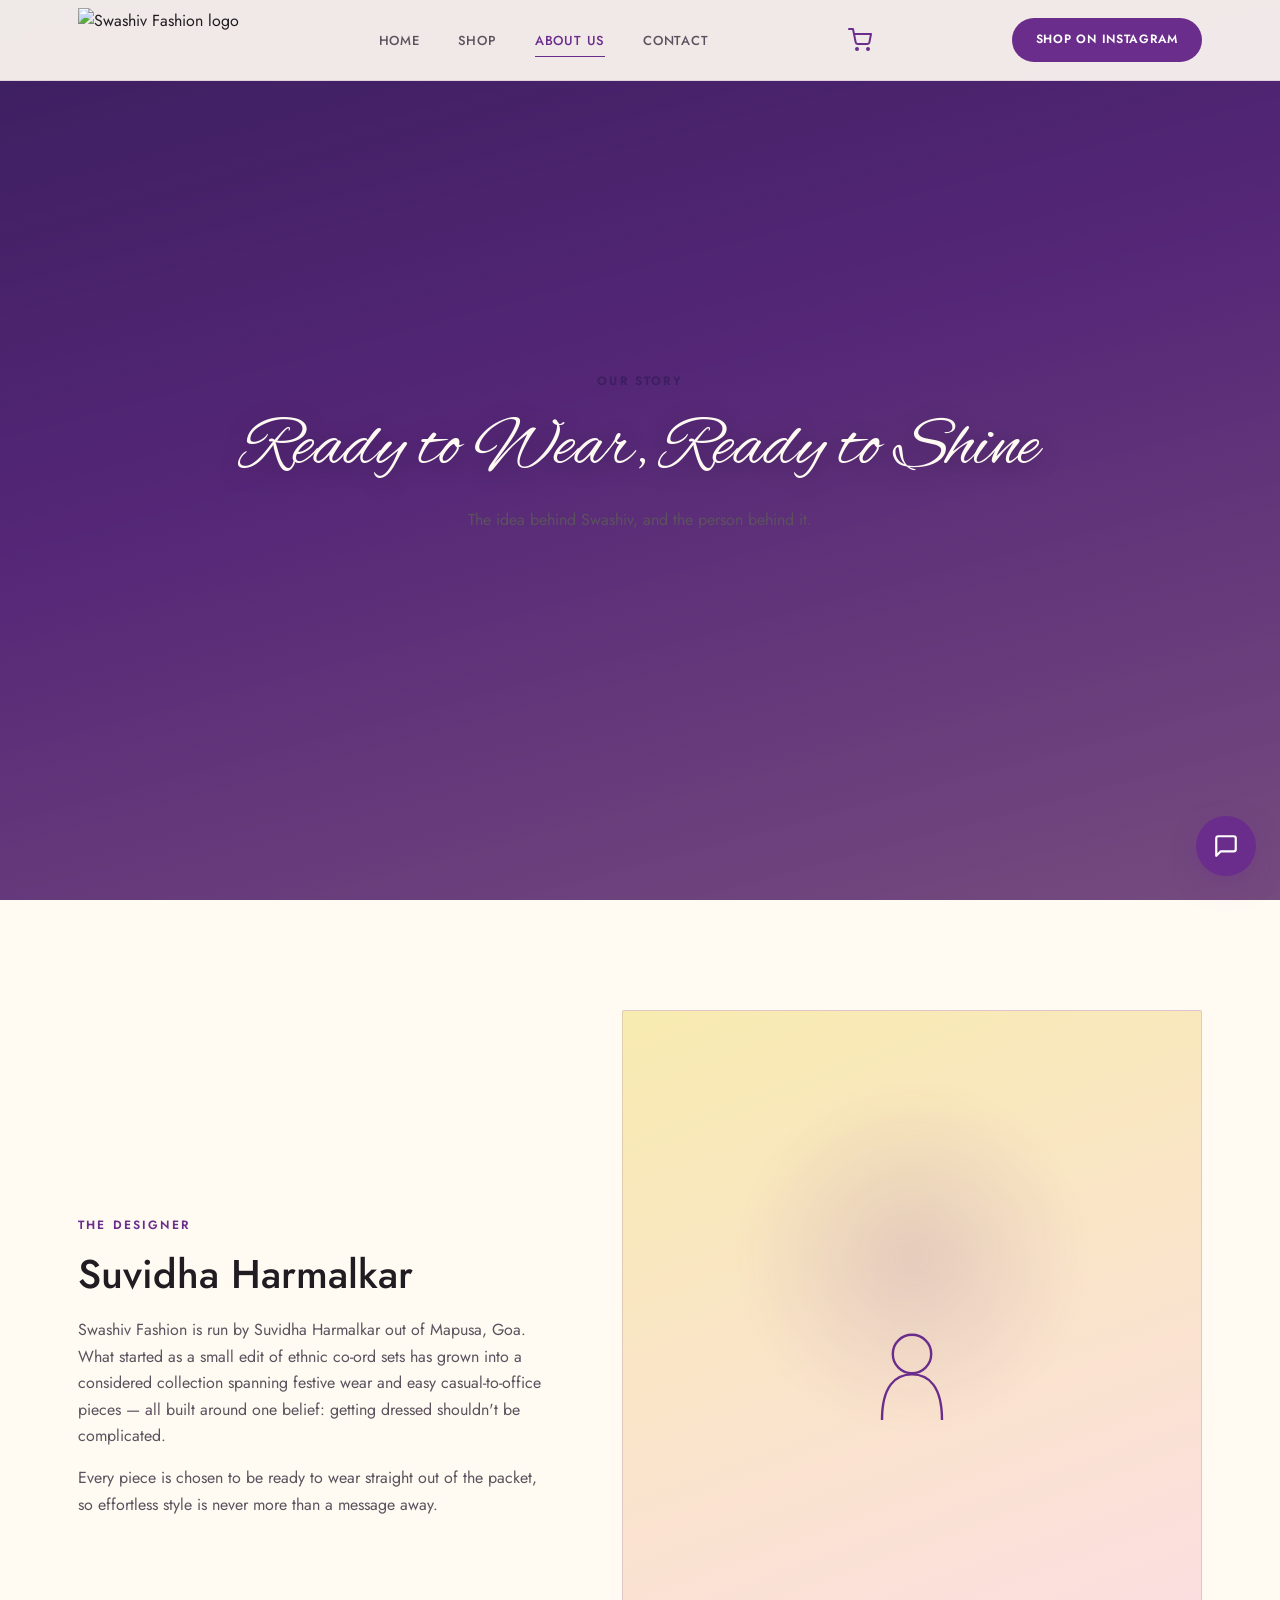
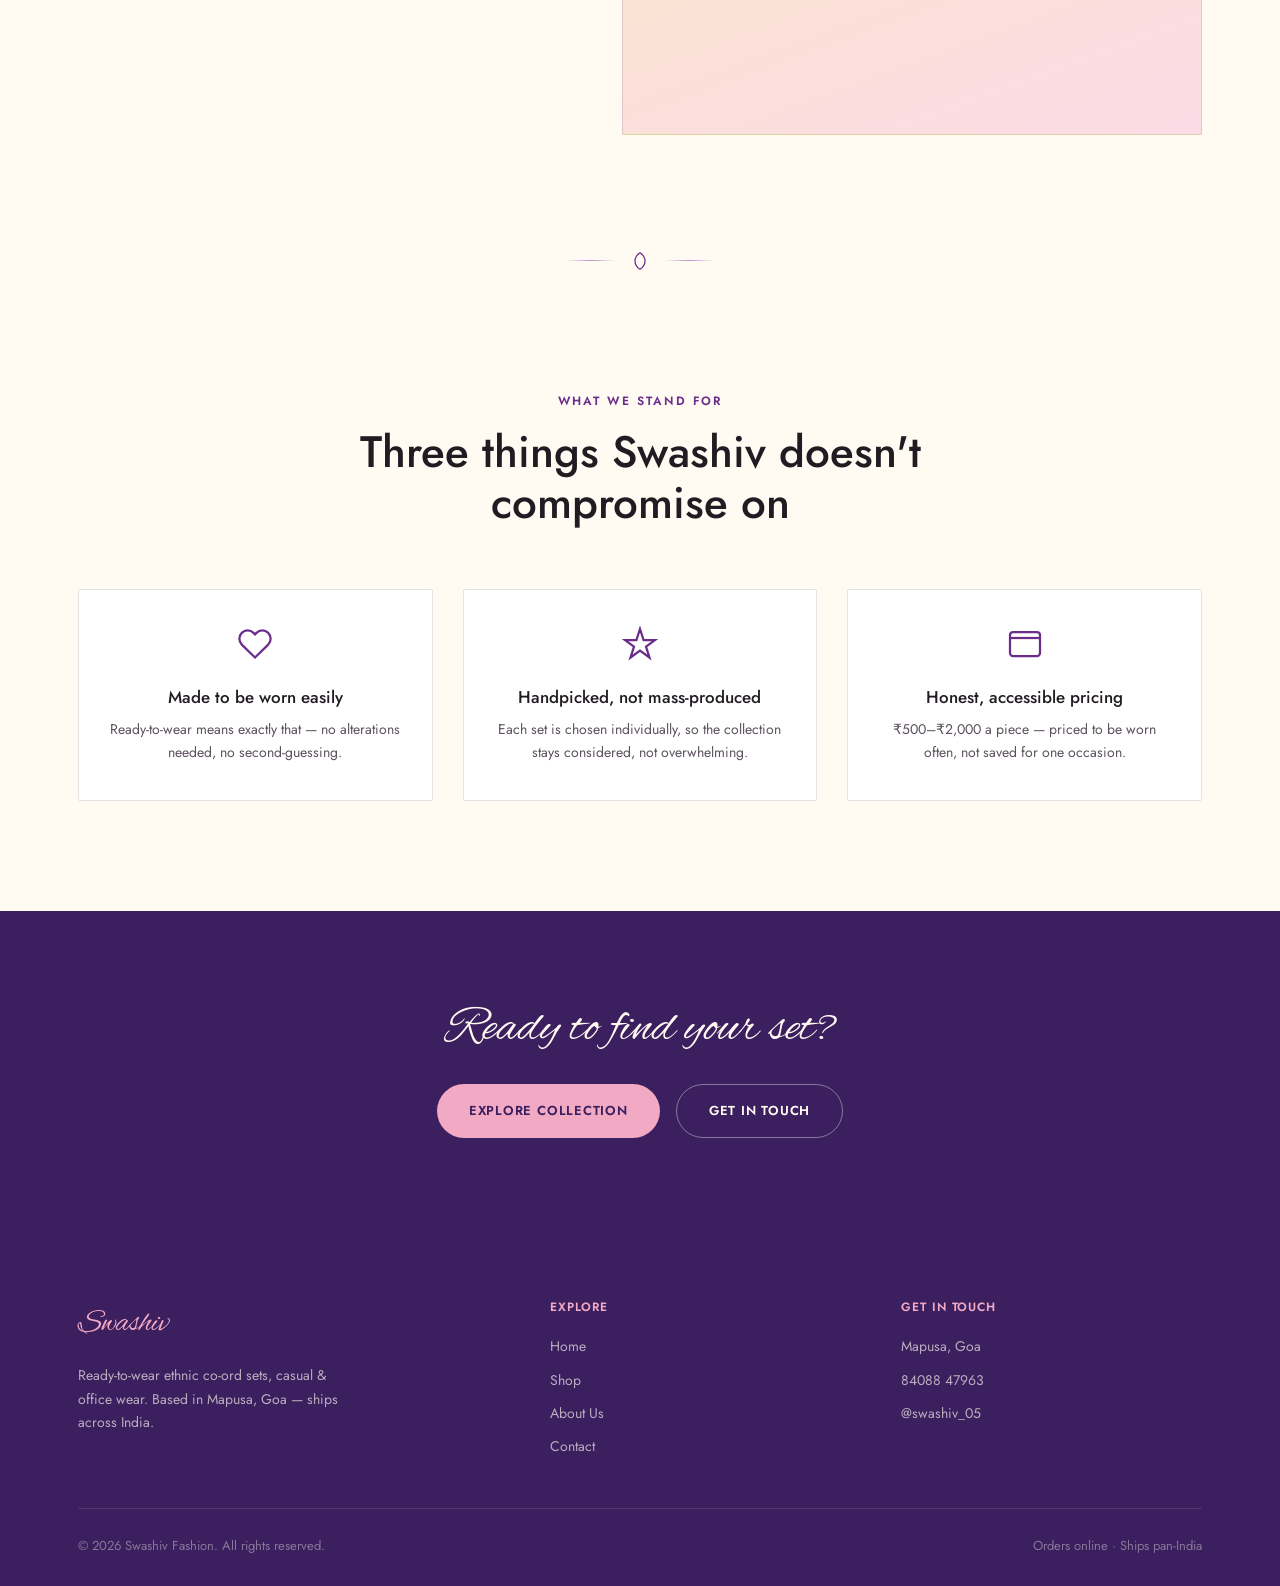
==== about.html @ 5db5cc48 "Add files via upload" ====
<!DOCTYPE html>
<html lang="en">
<head>
<meta charset="UTF-8">
<meta name="viewport" content="width=device-width, initial-scale=1.0">
<title>About Us — Swashiv Fashion</title>
<meta name="description" content="The story behind Swashiv Fashion — ethnic co-ord sets designed by Suvidha Harmalkar in Mapusa, Goa.">
<link rel="stylesheet" href="style.css">
</head>
<body>

<header class="site-nav">
  <div class="nav-inner">
    <a href="index.html" class="logo-mark"><img src="assets/logo-mark.jpg" alt="Swashiv Fashion logo"></a>
    <nav>
      <ul class="nav-links">
        <li><a href="index.html">Home</a></li>
        <li><a href="shop.html">Shop</a></li>
        <li><a href="about.html" class="active">About Us</a></li>
        <li><a href="contact.html">Contact</a></li>
      </ul>
    </nav>
    <a href="cart.html" class="cart-icon" aria-label="Cart">
      <svg viewBox="0 0 24 24" fill="none" stroke="currentColor" stroke-width="2" stroke-linecap="round" stroke-linejoin="round"><circle cx="9" cy="21" r="1"/><circle cx="20" cy="21" r="1"/><path d="M1 1h4l2.68 13.39a2 2 0 0 0 2 1.61h9.72a2 2 0 0 0 2-1.61L23 6H6"/></svg>
      <span class="cart-badge" id="cartBadge">0</span>
    </a>
    <a href="https://www.instagram.com/swashiv_05/" target="_blank" rel="noopener" class="nav-cta">Shop on Instagram</a>
    <button class="nav-toggle" aria-label="Menu">☰</button>
  </div>
</header>

<section class="page-hero page-hero-photo">
  <div class="bg-parallax"><div class="bg-anim" style="background-image:url('assets/photo-boutique-browsing.jpg');"></div></div>
  <div class="bg-overlay"></div>
  <div class="shimmer"></div>
  <div class="container">
    <span class="eyebrow">Our Story</span>
    <h1>Ready to Wear, Ready to Shine</h1>
    <p>The idea behind Swashiv, and the person behind it.</p>
  </div>
</section>

<section>
  <div class="container split">
    <div class="reveal">
      <span class="eyebrow">The Designer</span>
      <h2>Suvidha Harmalkar</h2>
      <p>Swashiv Fashion is run by Suvidha Harmalkar out of Mapusa, Goa. What started as a small edit of ethnic co-ord sets has grown into a considered collection spanning festive wear and easy casual-to-office pieces — all built around one belief: getting dressed shouldn't be complicated.</p>
      <p>Every piece is chosen to be ready to wear straight out of the packet, so effortless style is never more than a message away.</p>
    </div>
    <div class="founder-frame reveal" style="transition-delay:.1s">
      <svg viewBox="0 0 100 100" fill="none" stroke="#6B2D8C" stroke-width="2"><circle cx="50" cy="35" r="16"/><path d="M25 90 C25 62 36 52 50 52 C64 52 75 62 75 90"/></svg>
    </div>
  </div>
</section>

<div class="fern-divider">
  <span class="line"></span>
  <svg viewBox="0 0 24 24" fill="none" stroke="#6B2D8C" stroke-width="1.5"><path d="M12 2C12 2 6 6 6 12C6 16 9 20 12 22C15 20 18 16 18 12C18 6 12 2 12 2Z"/></svg>
  <span class="line"></span>
</div>

<section>
  <div class="container">
    <div class="section-head reveal">
      <span class="eyebrow">What We Stand For</span>
      <h2>Three things Swashiv doesn't compromise on</h2>
    </div>
    <div class="values-grid">
      <div class="value-card reveal">
        <svg viewBox="0 0 24 24" fill="none" stroke="#6B2D8C" stroke-width="1.5" style="margin:0 auto 18px;"><path d="M20.8 4.6a5.5 5.5 0 0 0-7.8 0L12 5.6l-1-1a5.5 5.5 0 0 0-7.8 7.8l1 1L12 21l7.8-7.6 1-1a5.5 5.5 0 0 0 0-7.8Z"/></svg>
        <h4>Made to be worn easily</h4>
        <p>Ready-to-wear means exactly that — no alterations needed, no second-guessing.</p>
      </div>
      <div class="value-card reveal" style="transition-delay:.08s">
        <svg viewBox="0 0 24 24" fill="none" stroke="#6B2D8C" stroke-width="1.5" style="margin:0 auto 18px;"><path d="M12 2l2.4 7.4H22l-6 4.4 2.3 7.2-6.3-4.6-6.3 4.6 2.3-7.2-6-4.4h7.6z"/></svg>
        <h4>Handpicked, not mass-produced</h4>
        <p>Each set is chosen individually, so the collection stays considered, not overwhelming.</p>
      </div>
      <div class="value-card reveal" style="transition-delay:.16s">
        <svg viewBox="0 0 24 24" fill="none" stroke="#6B2D8C" stroke-width="1.5" style="margin:0 auto 18px;"><path d="M20 4H4a2 2 0 0 0-2 2v12a2 2 0 0 0 2 2h16a2 2 0 0 0 2-2V6a2 2 0 0 0-2-2z"/><path d="M2 8h20"/></svg>
        <h4>Honest, accessible pricing</h4>
        <p>₹500–₹2,000 a piece — priced to be worn often, not saved for one occasion.</p>
      </div>
    </div>
  </div>
</section>

<section style="background:var(--violet-deep);padding:90px 0;">
  <div class="container" style="text-align:center;">
    <h2 style="color:var(--ivory);font-family:'Alex Brush',cursive;font-size:clamp(32px,4.4vw,50px);" class="reveal">Ready to find your set?</h2>
    <div style="margin-top:26px;display:flex;gap:16px;justify-content:center;flex-wrap:wrap;" class="reveal">
      <a href="shop.html" class="btn btn-blush">Explore Collection</a>
      <a href="contact.html" class="btn btn-outline-light">Get in Touch</a>
    </div>
  </div>
</section>

<footer>
  <div class="container">
    <div class="footer-grid">
      <div>
        <div class="footer-logo">Swashiv</div>
        <p style="font-size:14px;max-width:280px;">Ready-to-wear ethnic co-ord sets, casual & office wear. Based in Mapusa, Goa — ships across India.</p>
      </div>
      <div>
        <h5>Explore</h5>
        <ul>
          <li><a href="index.html">Home</a></li>
          <li><a href="shop.html">Shop</a></li>
          <li><a href="about.html">About Us</a></li>
          <li><a href="contact.html">Contact</a></li>
        </ul>
      </div>
      <div>
        <h5>Get in Touch</h5>
        <ul>
          <li>Mapusa, Goa</li>
          <li><a href="tel:+918408847963">84088 47963</a></li>
          <li><a href="https://www.instagram.com/swashiv_05/" target="_blank" rel="noopener">@swashiv_05</a></li>
        </ul>
      </div>
    </div>
    <div class="footer-bottom">
      <span>© 2026 Swashiv Fashion. All rights reserved.</span>
      <span>Orders online · Ships pan-India</span>
    </div>
  </div>
</footer>
<script src="script.js"></script>
<script src="cart.js"></script>
<script src="chat-widget.js"></script>
</body>
</html>
---- style.css ----
/* ===== SWASHIV FASHION — DESIGN SYSTEM (v2, built on real logo) =====
   Butter #F8EBB0 / Violet #6B2D8C / Blush #F2A9C4 / Ink #211C22 / Ivory #FFFBF3
   Display: Alex Brush (script, matches logo) · Body/Labels: Jost
*/

@import url('https://fonts.googleapis.com/css2?family=Alex+Brush&family=Jost:wght@400;500;600;700&display=swap');

:root{
  --butter:#F8EBB0;
  --butter-deep:#F0DD87;
  --violet:#6B2D8C;
  --violet-deep:#3B1F5E;
  --violet-soft:#B98FD1;
  --blush:#F2A9C4;
  --blush-soft:#FBDCE7;
  --ink:#211C22;
  --ink-soft:#5C525E;
  --ivory:#FFFBF3;
  --line:rgba(33,28,34,0.12);
  --radius:2px;
}

*{margin:0;padding:0;box-sizing:border-box;}
html{scroll-behavior:smooth;}
body{
  font-family:'Jost',sans-serif;
  color:var(--ink);
  background:var(--ivory);
  line-height:1.65;
  -webkit-font-smoothing:antialiased;
  overflow-x:hidden;
}
h1,h2,h3,h4{font-weight:500;line-height:1.15;}
.script{font-family:'Alex Brush',cursive;font-weight:400;}
.caps{font-family:'Jost',sans-serif;font-weight:600;letter-spacing:0.14em;text-transform:uppercase;}

a{color:inherit;text-decoration:none;}
img{max-width:100%;display:block;}
button{font-family:inherit;cursor:pointer;border:none;background:none;}

.container{max-width:1180px;margin:0 auto;padding:0 28px;}
.eyebrow{
  font-family:'Jost',sans-serif;font-weight:600;
  font-size:12px;letter-spacing:0.18em;text-transform:uppercase;
  color:var(--violet);margin-bottom:16px;display:inline-block;
}

.fern-divider{display:flex;align-items:center;justify-content:center;gap:14px;padding:6px 0;}
.fern-divider .line{width:50px;height:1px;background:linear-gradient(90deg,transparent,var(--violet-soft),transparent);}
.fern-divider svg{width:20px;height:20px;}

header.site-nav{
  position:fixed;top:0;left:0;right:0;z-index:100;
  background:rgba(255,251,243,0.92);
  backdrop-filter:blur(10px);
  border-bottom:1px solid rgba(107,45,140,0.12);
  transition:background .3s ease;
}
.nav-inner{
  max-width:1180px;margin:0 auto;padding:0 28px;
  display:flex;align-items:center;justify-content:space-between;height:80px;
}
.logo-mark{display:flex;align-items:center;gap:10px;}
.logo-mark img{height:64px;width:auto;}
.nav-links{display:flex;gap:38px;list-style:none;}
.nav-links a{
  font-family:'Jost',sans-serif;font-weight:500;
  color:var(--ink-soft);font-size:13px;letter-spacing:0.06em;text-transform:uppercase;
  position:relative;padding:4px 0;transition:color .25s ease;
}
.nav-links a::after{content:'';position:absolute;left:0;bottom:-3px;width:0;height:1px;background:var(--violet);transition:width .3s ease;}
.nav-links a:hover,.nav-links a.active{color:var(--violet);}
.nav-links a:hover::after,.nav-links a.active::after{width:100%;}
.nav-cta{
  background:var(--violet);color:#fff;
  font-size:12px;font-weight:600;letter-spacing:0.06em;text-transform:uppercase;
  padding:12px 24px;border-radius:30px;
  transition:transform .25s ease,box-shadow .25s ease,background .25s ease;
}
.nav-cta:hover{background:var(--violet-deep);transform:translateY(-1px);box-shadow:0 10px 22px -8px rgba(107,45,140,0.4);}
.nav-toggle{display:none;background:none;border:none;color:var(--violet);font-size:26px;}

/* ===== CART ICON ===== */
.cart-icon{position:relative;display:flex;align-items:center;color:var(--violet);}
.cart-icon svg{width:24px;height:24px;}
.cart-badge{
  position:absolute;top:-8px;right:-8px;
  background:var(--blush);color:var(--violet-deep);
  font-size:11px;font-weight:700;
  width:18px;height:18px;border-radius:50%;
  display:none;align-items:center;justify-content:center;
}

/* ===== CART PAGE ===== */
.cart-item{
  display:flex;gap:18px;align-items:center;padding:20px 0;border-bottom:1px solid var(--line);
}
.cart-item img, .cart-item .thumb-fallback{
  width:80px;height:100px;object-fit:cover;border-radius:4px;flex-shrink:0;
  background:linear-gradient(150deg,var(--butter),var(--blush-soft));
}
.cart-item-body{flex:1;}
.cart-item-body h4{font-size:16px;color:var(--ink);margin-bottom:4px;}
.cart-item-body .price{color:var(--violet);font-weight:600;font-size:15px;}
.qty-control{display:flex;align-items:center;gap:10px;margin-top:8px;}
.qty-control button{
  width:26px;height:26px;border-radius:50%;border:1px solid var(--line);
  display:flex;align-items:center;justify-content:center;font-size:14px;color:var(--ink);
}
.qty-control button:hover{background:var(--violet);color:#fff;border-color:var(--violet);}
.remove-item{font-size:12px;color:var(--ink-soft);text-decoration:underline;margin-top:8px;display:inline-block;}
.cart-summary{
  background:#fff;border:1px solid var(--line);border-radius:6px;padding:30px;
  position:sticky;top:100px;
}
.cart-summary h3{font-size:16px;text-transform:uppercase;letter-spacing:0.06em;margin-bottom:20px;color:var(--violet);}
.summary-row{display:flex;justify-content:space-between;padding:10px 0;font-size:14px;color:var(--ink-soft);}
.summary-row.total{border-top:1px solid var(--line);margin-top:10px;padding-top:16px;font-size:17px;font-weight:600;color:var(--ink);}
.cart-layout{display:grid;grid-template-columns:1.6fr 1fr;gap:50px;align-items:start;}
.empty-cart{text-align:center;padding:80px 20px;color:var(--ink-soft);}

/* ===== CHECKOUT ===== */
.checkout-form label{display:block;font-size:13px;font-weight:600;color:var(--ink);margin:16px 0 6px;}
.checkout-form label:first-child{margin-top:0;}
.checkout-form input,.checkout-form textarea{
  width:100%;padding:13px 16px;border:1px solid var(--line);border-radius:6px;
  font-family:'Jost',sans-serif;font-size:14px;color:var(--ink);
}
.checkout-form textarea{resize:vertical;min-height:70px;}
.checkout-form .form-row{display:grid;grid-template-columns:1fr 1fr;gap:16px;}

/* ===== CHAT WIDGET ===== */
.chat-bubble{
  position:fixed;bottom:24px;right:24px;z-index:200;
  width:60px;height:60px;border-radius:50%;
  background:var(--violet);color:#fff;
  display:flex;align-items:center;justify-content:center;
  box-shadow:0 10px 30px -8px rgba(107,45,140,0.5);
  transition:transform .3s ease;
}
.chat-bubble:hover{transform:scale(1.08);}
.chat-bubble svg{width:26px;height:26px;}
.chat-panel{
  position:fixed;bottom:96px;right:24px;z-index:200;
  width:340px;max-width:90vw;height:460px;max-height:70vh;
  background:#fff;border-radius:14px;overflow:hidden;
  box-shadow:0 30px 60px -20px rgba(33,28,34,0.35);
  display:none;flex-direction:column;
  border:1px solid var(--line);
}
.chat-panel.open{display:flex;}
.chat-header{
  background:var(--violet);color:#fff;padding:16px 20px;
  display:flex;justify-content:space-between;align-items:center;
}
.chat-header h4{font-size:14px;font-weight:600;}
.chat-header span{font-size:11px;color:rgba(255,255,255,0.7);}
.chat-close{color:#fff;font-size:20px;cursor:pointer;}
.chat-messages{flex:1;overflow-y:auto;padding:16px 18px;display:flex;flex-direction:column;gap:12px;}
.chat-msg{max-width:80%;padding:10px 14px;border-radius:14px;font-size:13px;line-height:1.5;}
.chat-msg.bot{background:var(--blush-soft);color:var(--ink);align-self:flex-start;border-bottom-left-radius:4px;}
.chat-msg.user{background:var(--violet);color:#fff;align-self:flex-end;border-bottom-right-radius:4px;}
.chat-input-row{display:flex;gap:8px;padding:14px;border-top:1px solid var(--line);}
.chat-input-row input{
  flex:1;padding:10px 14px;border:1px solid var(--line);border-radius:20px;font-size:13px;font-family:'Jost',sans-serif;
}
.chat-input-row button{
  background:var(--violet);color:#fff;width:38px;height:38px;border-radius:50%;
  display:flex;align-items:center;justify-content:center;flex-shrink:0;
}
.chat-typing{font-size:12px;color:var(--ink-soft);font-style:italic;padding:0 18px 8px;}

.btn{
  display:inline-flex;align-items:center;gap:8px;padding:15px 32px;
  font-size:13px;font-weight:600;letter-spacing:0.06em;text-transform:uppercase;
  border-radius:30px;transition:transform .25s ease,box-shadow .25s ease,background .25s ease;
}
.btn-violet{background:var(--violet);color:#fff;}
.btn-violet:hover{background:var(--violet-deep);transform:translateY(-2px);box-shadow:0 14px 26px -10px rgba(107,45,140,0.45);}
.btn-outline{background:transparent;color:var(--ink);border:1px solid rgba(33,28,34,0.25);}
.btn-outline:hover{border-color:var(--violet);color:var(--violet);transform:translateY(-2px);}
.btn-outline-light{background:transparent;color:var(--ivory);border:1px solid rgba(255,251,243,0.4);}
.btn-outline-light:hover{border-color:var(--blush);color:var(--blush);transform:translateY(-2px);}
.btn-blush{background:var(--blush);color:var(--violet-deep);}
.btn-blush:hover{background:#EF93B7;transform:translateY(-2px);box-shadow:0 14px 26px -10px rgba(242,169,196,0.6);}

.hero{
  position:relative;min-height:100vh;display:flex;align-items:center;justify-content:center;
  background:radial-gradient(ellipse at 50% 25%, #F8EBB0 0%, #F3E19C 55%, #EAD37E 100%);
  overflow:hidden;text-align:center;
}

/* ===== ANIMATED PHOTO BACKGROUND — premium multi-layer system ===== */
.bg-parallax{
  position:absolute;top:-12%;left:-3%;right:-3%;height:124%;z-index:0;
  overflow:hidden;will-change:transform;
}
.bg-anim{
  position:absolute;inset:0;
  background-size:cover;background-position:center;
  transform:scale(1.12);
  transition:transform 8s cubic-bezier(.16,.6,.15,1);
  filter:saturate(1.05);
}
.loaded .bg-anim{
  transform:scale(1);
  animation:breathe 18s ease-in-out 8s infinite;
}
@keyframes breathe{
  0%,100%{transform:scale(1);}
  50%{transform:scale(1.035);}
}
.bg-overlay{
  position:absolute;inset:0;z-index:1;
  background:linear-gradient(165deg, rgba(59,31,94,0.85) 0%, rgba(107,45,140,0.55) 45%, rgba(242,169,196,0.32) 100%);
}
.shimmer{
  position:absolute;inset:0;z-index:1;
  background:linear-gradient(115deg, transparent 42%, rgba(255,255,255,0.22) 50%, transparent 58%);
  transform:translateX(-140%);
  opacity:0;
  pointer-events:none;
}
.loaded .shimmer{
  animation:shimmerSweep 2.2s cubic-bezier(.2,.7,.2,1) 1.3s forwards;
}
@keyframes shimmerSweep{
  0%{transform:translateX(-140%);opacity:0;}
  15%{opacity:0.9;}
  100%{transform:translateX(140%);opacity:0;}
}
.hero.hero-photo .hero-content, .page-hero.page-hero-photo .container{position:relative;z-index:2;}
.page-hero.page-hero-photo{
  position:relative;overflow:hidden;background:var(--violet-deep);
  min-height:100vh;
  display:flex;align-items:center;justify-content:center;
  padding:120px 0;
}

/* Light text variant for photo backgrounds */
.hero-photo .eyebrow, .page-hero-photo .eyebrow{color:var(--blush);}
.hero-photo h1, .page-hero-photo h1{color:var(--ivory) !important;text-shadow:0 4px 24px rgba(0,0,0,0.3);}
.hero-photo .sub-h1{color:var(--blush-soft);}
.hero-photo p.lede, .page-hero-photo p{color:rgba(255,251,243,0.85);}
.hero-photo .hero-price-badge{background:rgba(255,251,243,0.14);border-color:rgba(255,251,243,0.3);color:var(--ivory);}
.hero::before{
  content:'';position:absolute;top:-8%;left:15%;width:420px;height:420px;
  background:radial-gradient(circle, rgba(107,45,140,0.14) 0%, transparent 70%);
  filter:blur(10px);
}
.hero::after{
  content:'';position:absolute;bottom:-10%;right:10%;width:380px;height:380px;
  background:radial-gradient(circle, rgba(242,169,196,0.28) 0%, transparent 70%);
  filter:blur(10px);
}
.hero-content{position:relative;z-index:2;padding:0 28px;max-width:760px;}
.hero .eyebrow{color:var(--violet-deep);opacity:0;animation:riseIn 1s cubic-bezier(.2,.7,.2,1) .2s forwards;}
.hero h1{
  font-family:'Alex Brush',cursive;font-weight:400;
  font-size:clamp(58px,10vw,110px);color:var(--violet-deep);
  opacity:0;transform:translateY(24px);
  animation:riseIn 1s cubic-bezier(.2,.7,.2,1) .4s forwards;
}
.hero .sub-h1{
  font-family:'Jost',sans-serif;font-weight:600;letter-spacing:0.1em;text-transform:uppercase;
  font-size:15px;color:var(--ink);margin-top:6px;
  opacity:0;transform:translateY(20px);
  animation:riseIn 1s cubic-bezier(.2,.7,.2,1) .55s forwards;
}
.hero p.lede{
  font-size:16px;color:var(--ink-soft);max-width:440px;margin:24px auto 36px;
  opacity:0;transform:translateY(20px);
  animation:riseIn 1s cubic-bezier(.2,.7,.2,1) .7s forwards;
}
.hero-actions{
  display:flex;gap:16px;justify-content:center;flex-wrap:wrap;
  opacity:0;transform:translateY(20px);
  animation:riseIn 1s cubic-bezier(.2,.7,.2,1) .95s forwards;
}
@keyframes riseIn{to{opacity:1;transform:translateY(0);}}

.hero-price-badge{
  position:absolute;bottom:50px;left:50%;transform:translateX(-50%);z-index:2;
  display:flex;align-items:center;gap:10px;
  background:rgba(255,251,243,0.6);border:1px solid rgba(107,45,140,0.25);
  backdrop-filter:blur(6px);padding:10px 22px;border-radius:30px;
  color:var(--violet-deep);font-size:12px;font-weight:600;letter-spacing:0.06em;
  opacity:0;animation:riseIn 1s cubic-bezier(.2,.7,.2,1) 1.15s forwards;
}

section{padding:110px 0;}
.section-head{max-width:640px;margin:0 auto 60px;text-align:center;}
.section-head h2{font-size:clamp(30px,4vw,44px);color:var(--ink);}
.section-head p{color:var(--ink-soft);font-size:16px;margin-top:14px;}

.cat-grid{display:grid;grid-template-columns:repeat(3,1fr);gap:26px;}
.cat-card{
  position:relative;border-radius:var(--radius);overflow:hidden;
  background:linear-gradient(160deg,var(--blush-soft),#fff);
  aspect-ratio:3/4;display:flex;align-items:flex-end;
  transition:transform .4s cubic-bezier(.2,.7,.2,1);
  border:1px solid var(--line);
}
.cat-card:hover{transform:translateY(-8px);}
.cat-card .cc-glow{
  position:absolute;top:18%;left:50%;transform:translateX(-50%);
  width:70%;aspect-ratio:1;
  background:radial-gradient(circle, rgba(107,45,140,0.14), transparent 70%);
  filter:blur(6px);
}
.cat-card .cc-icon{
  position:absolute;top:36%;left:50%;transform:translate(-50%,-50%);
  width:76px;height:76px;
}
.cat-card .cc-body{position:relative;z-index:2;padding:26px 22px;width:100%;}
.cat-card h4{font-size:16px;font-weight:600;letter-spacing:0.04em;color:var(--violet-deep);text-transform:uppercase;}
.cat-card p{font-size:13px;color:var(--ink-soft);margin-top:6px;}

.product-grid{display:grid;grid-template-columns:repeat(3,1fr);gap:24px;}
.product-card{
  background:#fff;border:1px solid var(--line);border-radius:var(--radius);overflow:hidden;
  transition:transform .4s cubic-bezier(.2,.7,.2,1),box-shadow .4s ease;
}
.product-card:hover{transform:translateY(-6px);box-shadow:0 22px 36px -18px rgba(33,28,34,0.18);}
.product-thumb{
  aspect-ratio:3/4;position:relative;
  background:linear-gradient(150deg,var(--butter),var(--blush-soft) 100%);
  display:flex;align-items:center;justify-content:center;overflow:hidden;
}
.product-thumb svg{width:70px;height:70px;position:relative;z-index:1;}
.product-thumb .soon{
  position:absolute;bottom:14px;left:0;right:0;text-align:center;
  font-size:9px;letter-spacing:0.12em;text-transform:uppercase;font-weight:600;
  color:var(--violet-deep);opacity:0.55;
}
.pc-body{padding:18px 20px 22px;}
.pc-body h4{font-size:16px;color:var(--ink);margin-bottom:4px;}
.pc-body p{font-size:12px;color:var(--ink-soft);margin-bottom:12px;}
.pc-tag{display:inline-block;font-size:10px;font-weight:600;letter-spacing:0.06em;padding:4px 10px;border-radius:12px;text-transform:uppercase;}
.pc-tag.eth{background:rgba(107,45,140,0.1);color:var(--violet);}
.pc-tag.cas{background:rgba(242,169,196,0.25);color:#B15A80;}

.filter-tabs{display:flex;gap:12px;justify-content:center;margin-bottom:50px;flex-wrap:wrap;}
.filter-tab{
  font-size:12px;font-weight:600;letter-spacing:0.06em;text-transform:uppercase;
  padding:12px 26px;border-radius:30px;border:1px solid var(--line);color:var(--ink-soft);
  transition:all .25s ease;
}
.filter-tab.active,.filter-tab:hover{background:var(--violet);color:#fff;border-color:var(--violet);}

.split{display:grid;grid-template-columns:0.9fr 1.1fr;gap:70px;align-items:center;}
.split .founder-frame{
  aspect-ratio:4/5;border-radius:var(--radius);
  background:linear-gradient(160deg,var(--butter),var(--blush-soft));
  display:flex;align-items:center;justify-content:center;
  border:1px solid var(--line);position:relative;overflow:hidden;
}
.split .founder-frame::before{
  content:'';position:absolute;top:10%;left:50%;transform:translateX(-50%);
  width:60%;aspect-ratio:1;background:radial-gradient(circle,rgba(107,45,140,0.14),transparent 70%);filter:blur(10px);
}
.split .founder-frame svg{width:120px;height:120px;position:relative;z-index:1;}
.split h2{font-size:clamp(28px,3.6vw,40px);color:var(--ink);margin-bottom:20px;}
.split p{color:var(--ink-soft);font-size:16px;margin-bottom:16px;}

.insta{background:linear-gradient(180deg,var(--violet-deep),#2A1544);}
.insta .eyebrow{color:var(--blush);}
.insta-head{display:flex;justify-content:space-between;align-items:flex-end;margin-bottom:36px;flex-wrap:wrap;gap:16px;}
.insta-head h2{color:var(--ivory);font-size:clamp(26px,3.2vw,36px);}
.insta-handle{display:inline-flex;align-items:center;gap:8px;color:var(--blush);font-weight:600;font-size:13px;letter-spacing:0.04em;}
.insta-grid{display:grid;grid-template-columns:repeat(5,1fr);gap:14px;}
.insta-tile{
  aspect-ratio:1;border-radius:var(--radius);
  background:linear-gradient(150deg,rgba(242,169,196,0.15),rgba(255,251,243,0.04));
  display:flex;align-items:center;justify-content:center;
  border:1px solid rgba(242,169,196,0.2);
  transition:transform .4s ease;
}
.insta-tile:hover{transform:scale(1.04);}
.insta-tile svg{width:32px;height:32px;opacity:0.8;}

.order-steps{display:grid;grid-template-columns:repeat(3,1fr);gap:30px;}
.order-step{text-align:center;padding:10px;}
.order-step .num{
  width:52px;height:52px;border-radius:50%;margin:0 auto 20px;
  background:var(--violet);color:#fff;display:flex;align-items:center;justify-content:center;
  font-weight:600;font-size:18px;
}
.order-step h4{font-size:17px;color:var(--ink);margin-bottom:8px;}
.order-step p{font-size:14px;color:var(--ink-soft);}

.values-grid{display:grid;grid-template-columns:repeat(3,1fr);gap:30px;}
.value-card{padding:36px 28px;background:#fff;border:1px solid var(--line);border-radius:var(--radius);text-align:center;}
.value-card svg{width:36px;height:36px;margin-bottom:18px;}
.value-card h4{font-size:17px;color:var(--ink);margin-bottom:10px;}
.value-card p{font-size:14px;color:var(--ink-soft);}

.contact-grid{display:grid;grid-template-columns:1fr 1fr;gap:0;border-radius:var(--radius);overflow:hidden;border:1px solid var(--line);}
.contact-info{background:var(--violet-deep);color:var(--ivory);padding:54px 46px;}
.contact-info h3{font-size:20px;font-weight:600;letter-spacing:0.06em;text-transform:uppercase;margin-bottom:26px;color:var(--blush);}
.contact-row{display:flex;gap:16px;padding:16px 0;border-bottom:1px solid rgba(255,251,243,0.12);}
.contact-row .label{font-size:11px;font-weight:600;text-transform:uppercase;letter-spacing:0.06em;color:var(--blush);width:110px;flex-shrink:0;}
.contact-row .val{font-size:15px;color:rgba(255,251,243,0.92);}
.contact-visual{
  background:linear-gradient(160deg,var(--butter),var(--blush-soft));
  display:flex;align-items:center;justify-content:center;min-height:100%;position:relative;overflow:hidden;
}
.contact-visual::before{content:'';position:absolute;top:20%;left:50%;transform:translateX(-50%);width:60%;aspect-ratio:1;background:radial-gradient(circle,rgba(107,45,140,0.16),transparent 70%);filter:blur(12px);}
.contact-visual img{width:220px;position:relative;z-index:1;border-radius:12px;}

footer{background:var(--violet-deep);color:rgba(255,251,243,0.65);padding:70px 0 30px;}
.footer-grid{display:grid;grid-template-columns:1.4fr 1fr 1fr;gap:50px;margin-bottom:50px;}
.footer-logo{font-family:'Alex Brush',cursive;font-size:32px;color:var(--blush);margin-bottom:14px;}
.footer-grid h5{color:var(--blush);font-size:12px;font-weight:600;letter-spacing:0.08em;text-transform:uppercase;margin-bottom:18px;}
.footer-grid ul{list-style:none;display:grid;gap:10px;font-size:14px;}
.footer-grid a:hover{color:var(--blush);}
.footer-bottom{
  border-top:1px solid rgba(242,169,196,0.15);padding-top:26px;font-size:13px;
  display:flex;justify-content:space-between;flex-wrap:wrap;gap:10px;color:rgba(255,251,243,0.4);
}

.reveal{opacity:0;transform:translateY(28px);transition:opacity .8s cubic-bezier(.2,.7,.2,1),transform .8s cubic-bezier(.2,.7,.2,1);}
.reveal.in{opacity:1;transform:translateY(0);}

.page-hero{background:radial-gradient(ellipse at 50% 20%,#F8EBB0 0%,#F0DD87 70%);padding:170px 0 90px;text-align:center;}
.page-hero .eyebrow{color:var(--violet-deep);}
.page-hero h1{font-family:'Alex Brush',cursive;color:var(--violet-deep);font-size:clamp(46px,7vw,72px);}
.page-hero p{color:var(--ink-soft);max-width:520px;margin:16px auto 0;font-size:16px;}

@media(max-width:900px){
  .nav-links{display:none;}
  .nav-toggle{display:block;}
  .cat-grid{grid-template-columns:1fr;}
  .product-grid{grid-template-columns:repeat(2,1fr);}
  .split{grid-template-columns:1fr;gap:34px;}
  .insta-grid{grid-template-columns:repeat(3,1fr);}
  .footer-grid{grid-template-columns:1fr;gap:34px;}
  .contact-grid{grid-template-columns:1fr;}
  .values-grid{grid-template-columns:1fr;}
  .order-steps{grid-template-columns:1fr;}
  section{padding:70px 0;}
}
@media(max-width:480px){
  .product-grid{grid-template-columns:1fr;}
  .insta-grid{grid-template-columns:repeat(2,1fr);}
}
@media (prefers-reduced-motion: reduce){
  *{animation-duration:0.01ms !important;transition-duration:0.01ms !important;}
}
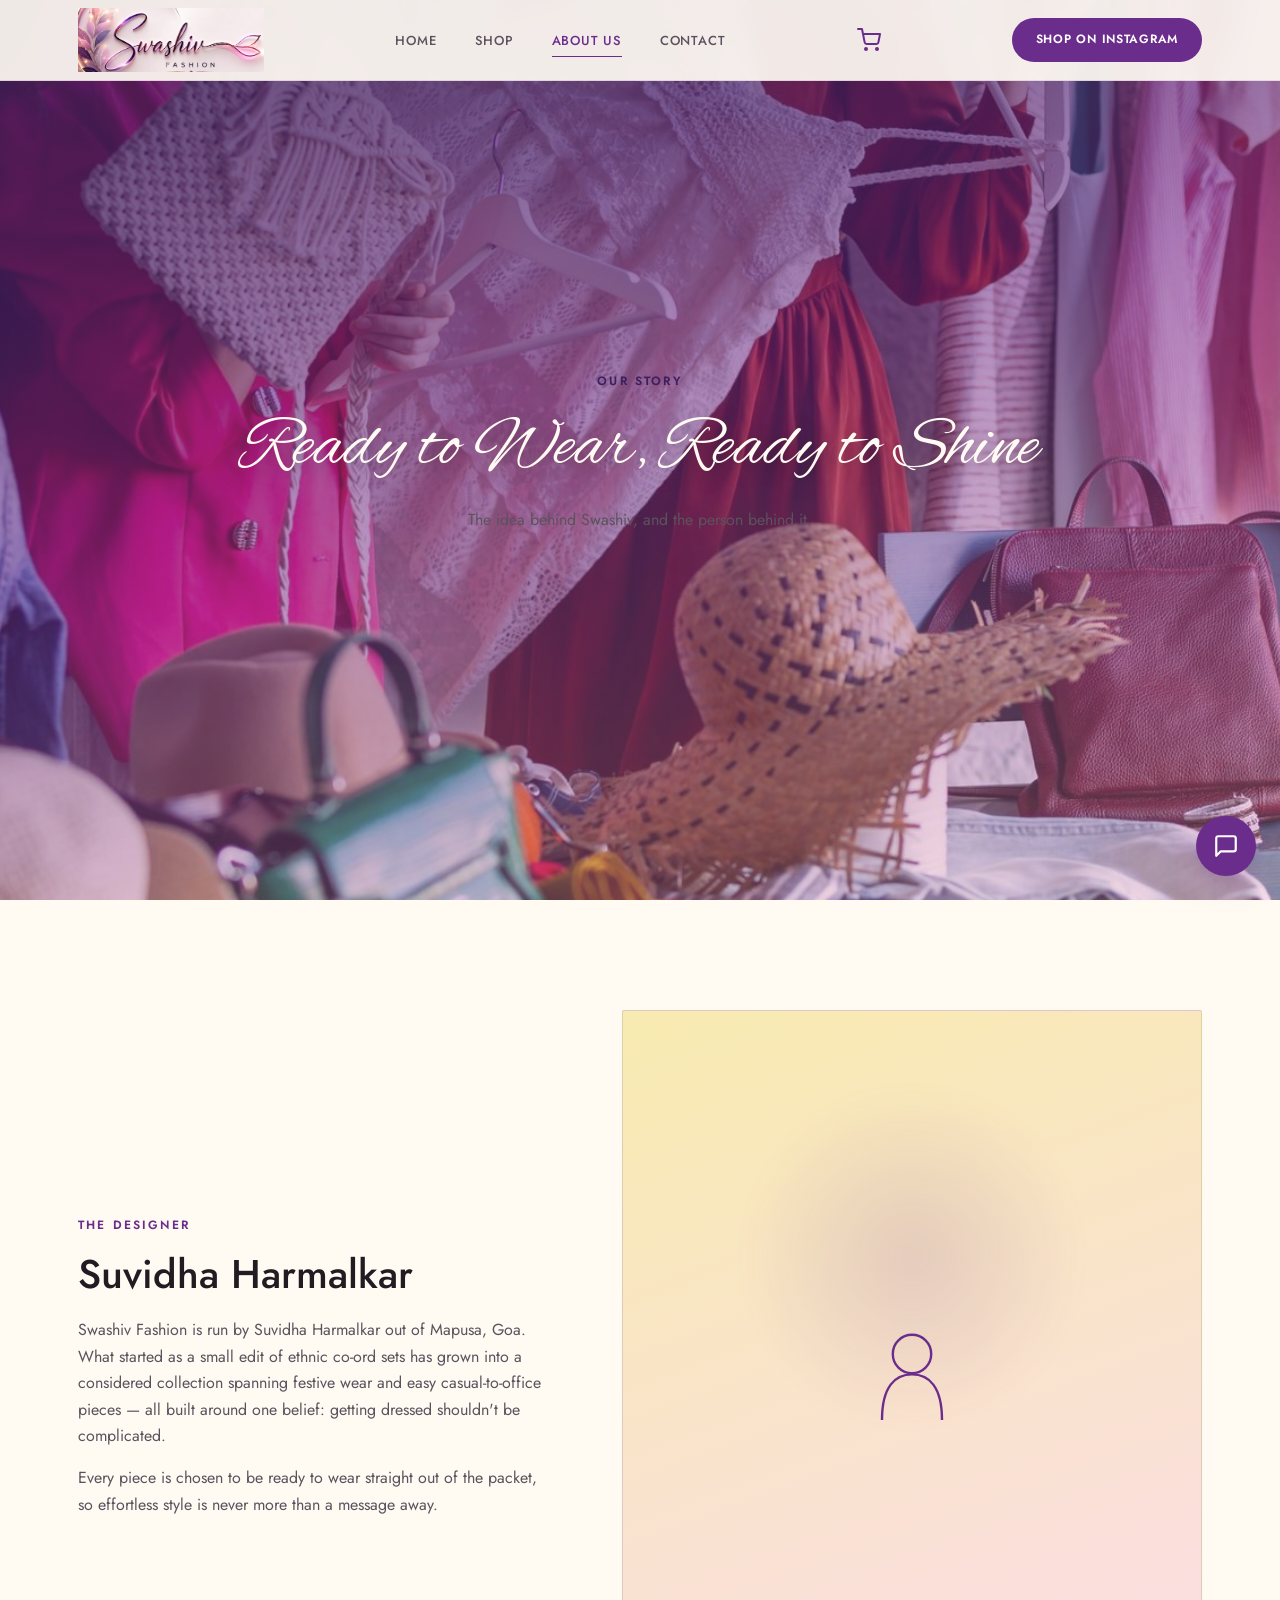
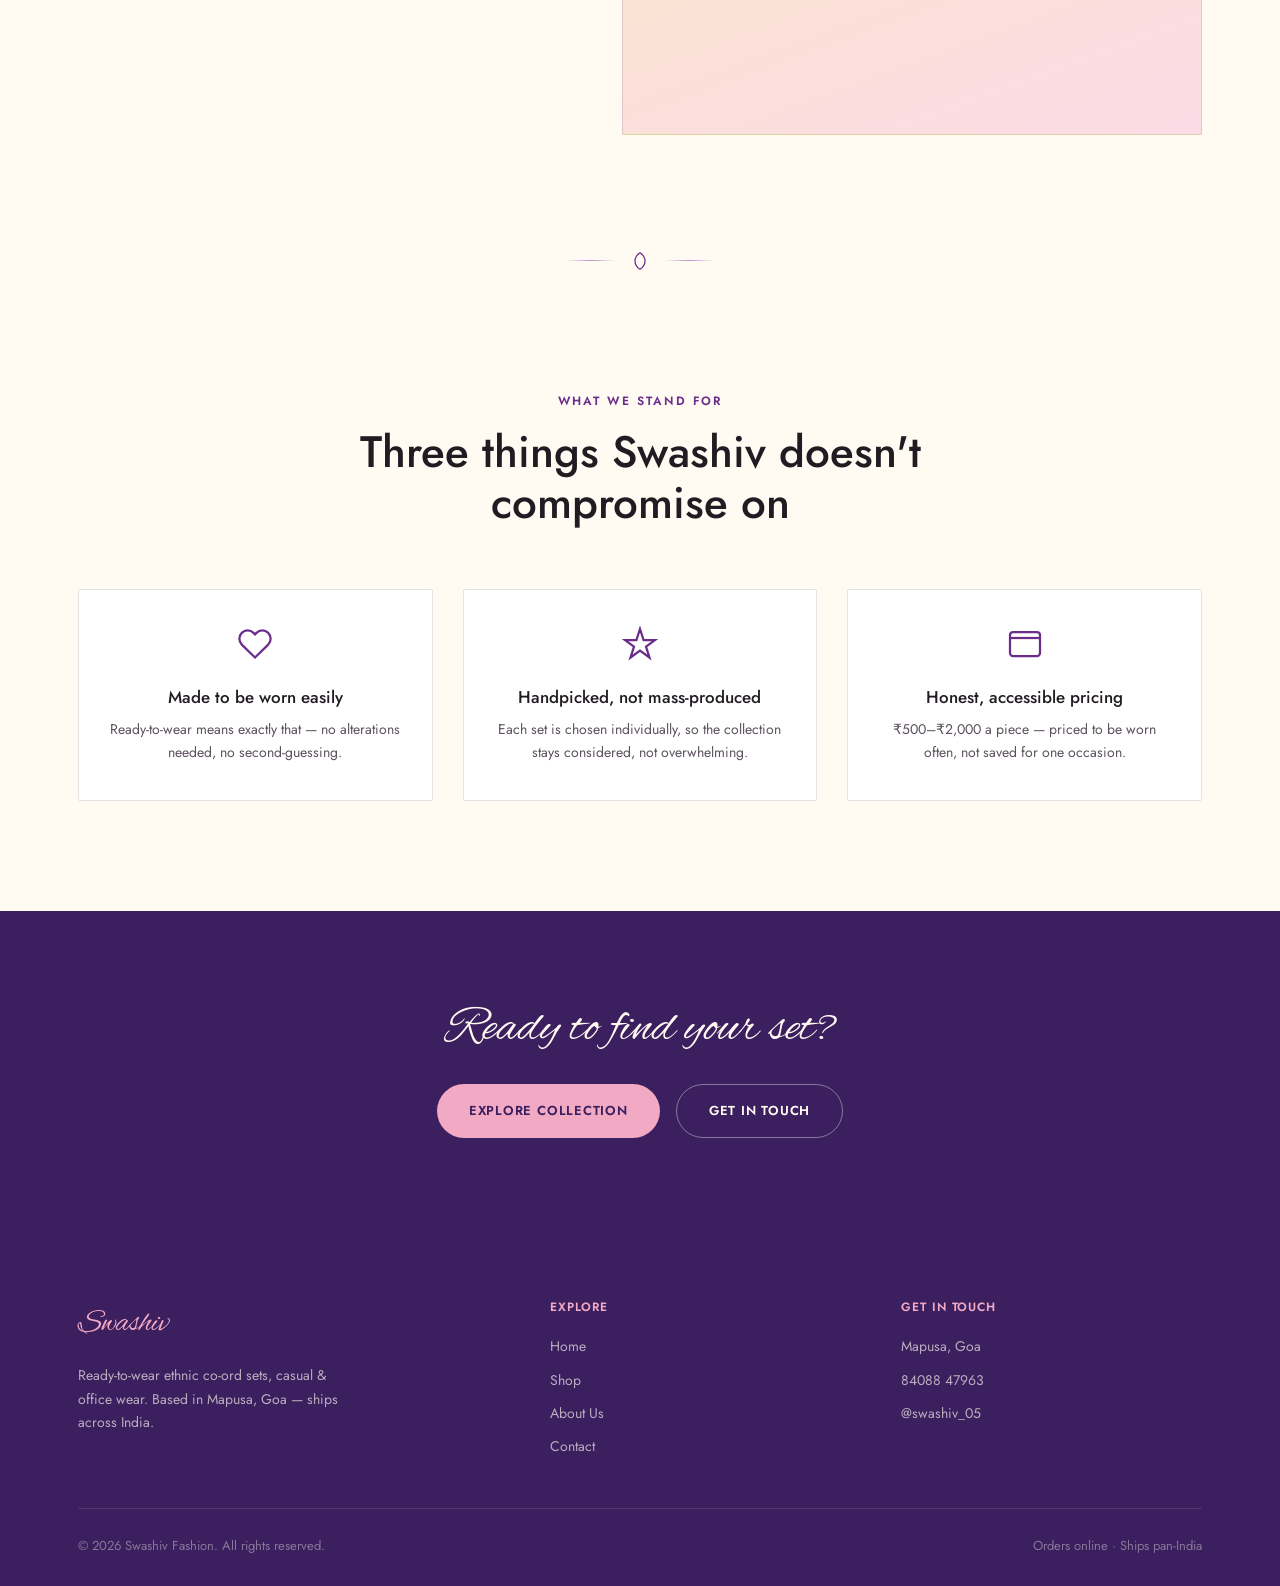
==== commit e84421e1: "Add files via upload" ====
--- a/about.html
+++ b/about.html
@@ -11,7 +11,7 @@
 
 <header class="site-nav">
   <div class="nav-inner">
-    <a href="index.html" class="logo-mark"><img src="assets/logo-mark.jpg" alt="Swashiv Fashion logo"></a>
+    <a href="index.html" class="logo-mark"><img src="logo-mark.jpg" alt="Swashiv Fashion logo"></a>
     <nav>
       <ul class="nav-links">
         <li><a href="index.html">Home</a></li>
@@ -30,7 +30,7 @@
 </header>
 
 <section class="page-hero page-hero-photo">
-  <div class="bg-parallax"><div class="bg-anim" style="background-image:url('assets/photo-boutique-browsing.jpg');"></div></div>
+  <div class="bg-parallax"><div class="bg-anim" style="background-image:url('photo-boutique-browsing.jpg');"></div></div>
   <div class="bg-overlay"></div>
   <div class="shimmer"></div>
   <div class="container">
